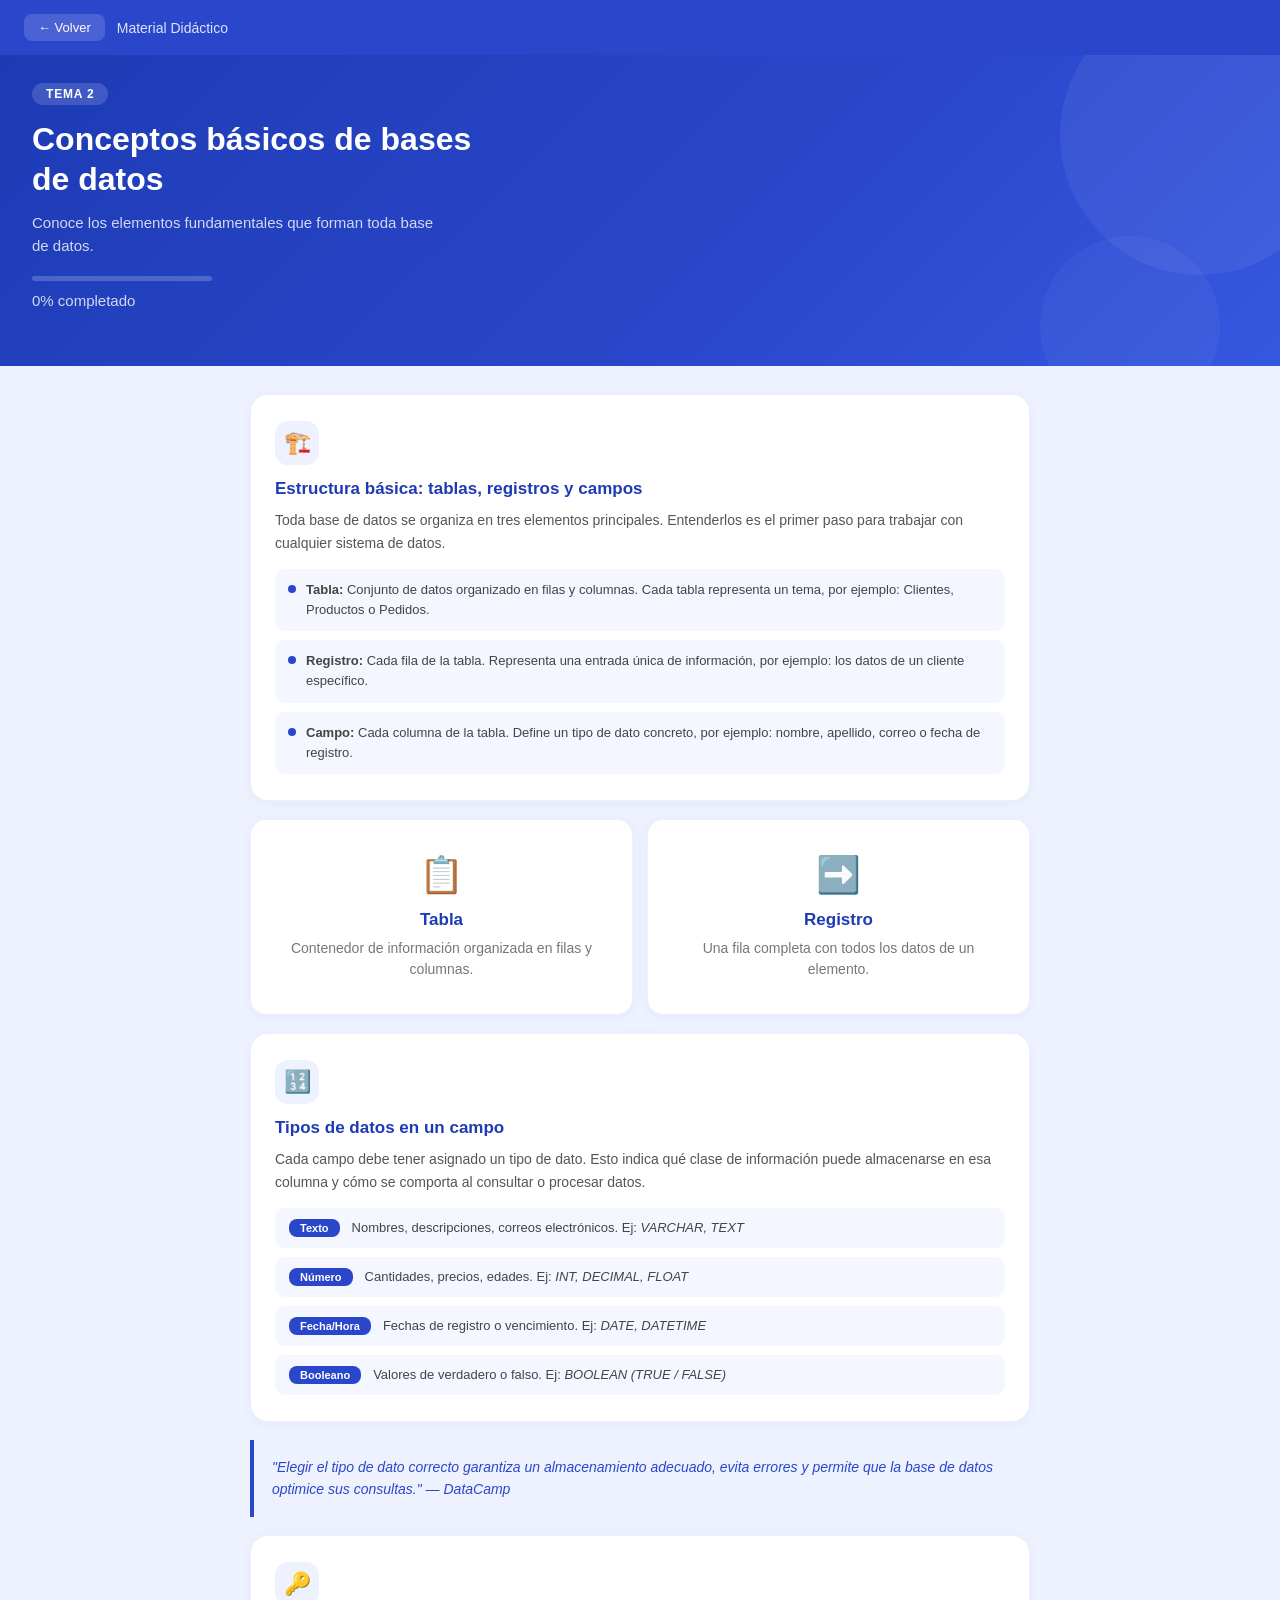
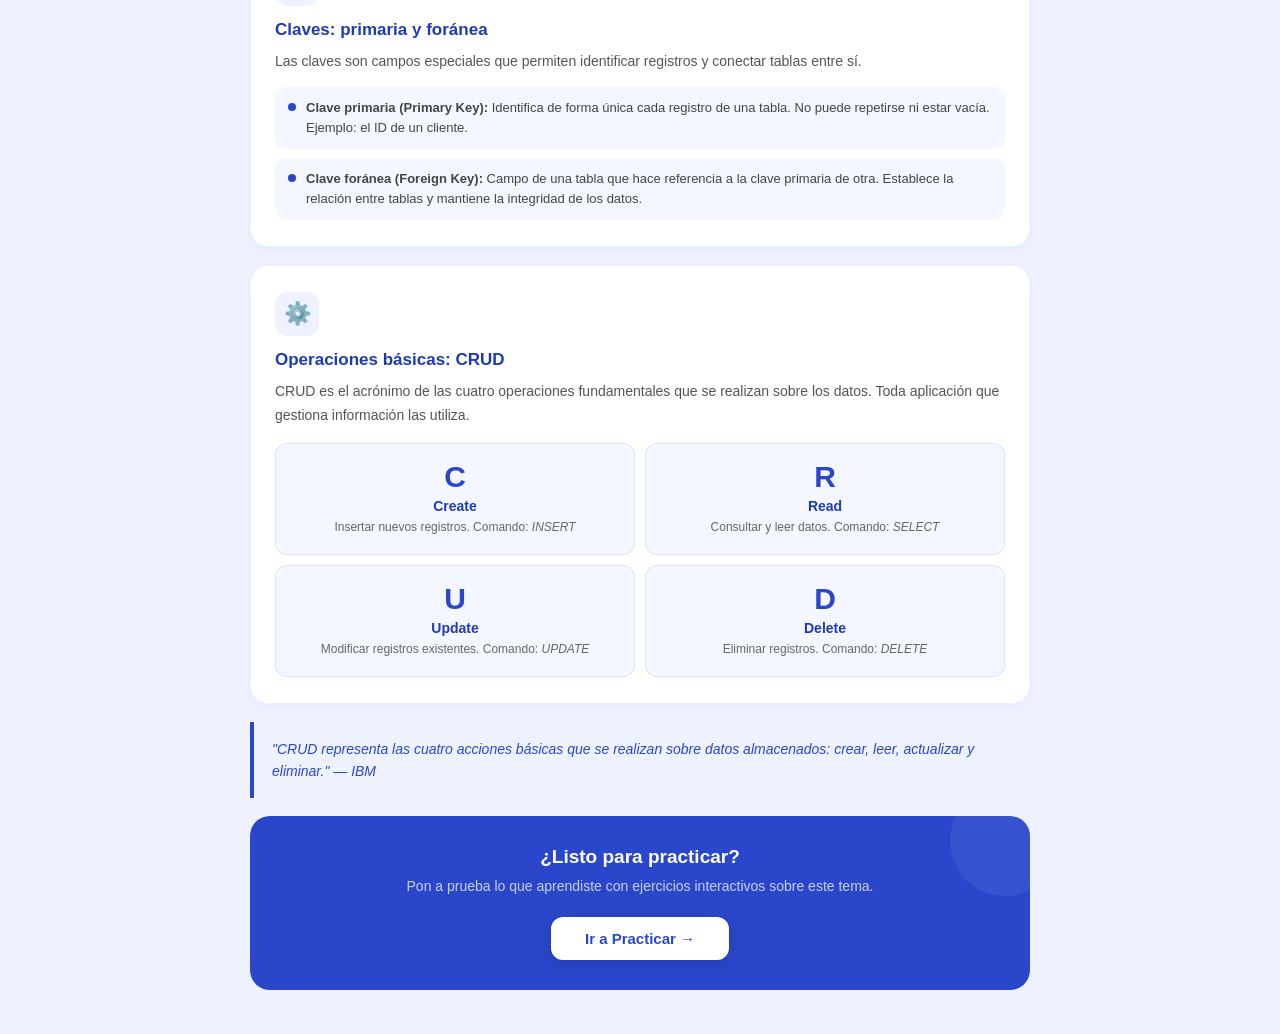
==== conceptos.html @ 45e6b69f "cambios xd" ====
<!DOCTYPE html>
<html lang="es">
<head>
  <meta charset="UTF-8" />
  <meta name="viewport" content="width=device-width, initial-scale=1.0"/>
  <title>Conceptos básicos de bases de datos</title>
  <link rel="stylesheet" href="conceptos.css" />
</head>
<body>

  <div class="page">

    <div class="topbar">
      <a href="index.html" class="back-btn">← Volver</a>
      <span class="topbar-title">Material Didáctico</span>
    </div>

    <div class="hero">
      <span class="hero-tag">Tema 2</span>
      <h1>Conceptos básicos de bases de datos</h1>
      <p>Conoce los elementos fundamentales que forman toda base de datos.</p>
      <div class="progress-bar-wrap">
        <div class="progress-bar-fill"></div>
      </div>
      <p class="progress-label">0% completado</p>
    </div>

    <div class="content">

      <!-- Sección 1 -->
      <div class="section-block">
        <div class="section-icon">🏗️</div>
        <h2>Estructura básica: tablas, registros y campos</h2>
        <p>Toda base de datos se organiza en tres elementos principales. Entenderlos es el primer paso para trabajar con cualquier sistema de datos.</p>
        <div class="key-points">
          <div class="key-point">
            <div class="key-dot"></div>
            <span><strong>Tabla:</strong> Conjunto de datos organizado en filas y columnas. Cada tabla representa un tema, por ejemplo: Clientes, Productos o Pedidos.</span>
          </div>
          <div class="key-point">
            <div class="key-dot"></div>
            <span><strong>Registro:</strong> Cada fila de la tabla. Representa una entrada única de información, por ejemplo: los datos de un cliente específico.</span>
          </div>
          <div class="key-point">
            <div class="key-dot"></div>
            <span><strong>Campo:</strong> Cada columna de la tabla. Define un tipo de dato concreto, por ejemplo: nombre, apellido, correo o fecha de registro.</span>
          </div>
        </div>
      </div>

      <!-- Tarjetas -->
      <div class="cards-row">
        <div class="mini-card">
          <div class="icon">📋</div>
          <h3>Tabla</h3>
          <p>Contenedor de información organizada en filas y columnas.</p>
        </div>
        <div class="mini-card">
          <div class="icon">➡️</div>
          <h3>Registro</h3>
          <p>Una fila completa con todos los datos de un elemento.</p>
        </div>
      </div>

      <!-- Sección 2 -->
      <div class="section-block">
        <div class="section-icon">🔢</div>
        <h2>Tipos de datos en un campo</h2>
        <p>Cada campo debe tener asignado un tipo de dato. Esto indica qué clase de información puede almacenarse en esa columna y cómo se comporta al consultar o procesar datos.</p>
        <div class="tipo-list">
          <div class="tipo-item">
            <span class="tipo-tag">Texto</span>
            <span>Nombres, descripciones, correos electrónicos. Ej: <em>VARCHAR, TEXT</em></span>
          </div>
          <div class="tipo-item">
            <span class="tipo-tag">Número</span>
            <span>Cantidades, precios, edades. Ej: <em>INT, DECIMAL, FLOAT</em></span>
          </div>
          <div class="tipo-item">
            <span class="tipo-tag">Fecha/Hora</span>
            <span>Fechas de registro o vencimiento. Ej: <em>DATE, DATETIME</em></span>
          </div>
          <div class="tipo-item">
            <span class="tipo-tag">Booleano</span>
            <span>Valores de verdadero o falso. Ej: <em>BOOLEAN (TRUE / FALSE)</em></span>
          </div>
        </div>
      </div>

      <!-- Cita -->
      <div class="quote-block">
        <p>"Elegir el tipo de dato correcto garantiza un almacenamiento adecuado, evita errores y permite que la base de datos optimice sus consultas." — DataCamp</p>
      </div>

      <!-- Sección 3 -->
      <div class="section-block">
        <div class="section-icon">🔑</div>
        <h2>Claves: primaria y foránea</h2>
        <p>Las claves son campos especiales que permiten identificar registros y conectar tablas entre sí.</p>
        <div class="key-points">
          <div class="key-point">
            <div class="key-dot"></div>
            <span><strong>Clave primaria (Primary Key):</strong> Identifica de forma única cada registro de una tabla. No puede repetirse ni estar vacía. Ejemplo: el ID de un cliente.</span>
          </div>
          <div class="key-point">
            <div class="key-dot"></div>
            <span><strong>Clave foránea (Foreign Key):</strong> Campo de una tabla que hace referencia a la clave primaria de otra. Establece la relación entre tablas y mantiene la integridad de los datos.</span>
          </div>
        </div>
      </div>

      <!-- Sección 4 -->
      <div class="section-block">
        <div class="section-icon">⚙️</div>
        <h2>Operaciones básicas: CRUD</h2>
        <p>CRUD es el acrónimo de las cuatro operaciones fundamentales que se realizan sobre los datos. Toda aplicación que gestiona información las utiliza.</p>
        <div class="crud-grid">
          <div class="crud-card">
            <span class="crud-letter">C</span>
            <strong>Create</strong>
            <p>Insertar nuevos registros. Comando: <em>INSERT</em></p>
          </div>
          <div class="crud-card">
            <span class="crud-letter">R</span>
            <strong>Read</strong>
            <p>Consultar y leer datos. Comando: <em>SELECT</em></p>
          </div>
          <div class="crud-card">
            <span class="crud-letter">U</span>
            <strong>Update</strong>
            <p>Modificar registros existentes. Comando: <em>UPDATE</em></p>
          </div>
          <div class="crud-card">
            <span class="crud-letter">D</span>
            <strong>Delete</strong>
            <p>Eliminar registros. Comando: <em>DELETE</em></p>
          </div>
        </div>
      </div>

      <div class="quote-block">
        <p>"CRUD representa las cuatro acciones básicas que se realizan sobre datos almacenados: crear, leer, actualizar y eliminar." — IBM</p>
      </div>

      <div class="practice-cta">
        <h3>¿Listo para practicar?</h3>
        <p>Pon a prueba lo que aprendiste con ejercicios interactivos sobre este tema.</p>
        <a href="practica_conceptos.html" class="cta-btn">Ir a Practicar →</a>
      </div>

    </div>
  </div>

</body>
</html>
---- conceptos.css ----
* {
  box-sizing: border-box;
  margin: 0;
  padding: 0;
}

body {
  font-family: 'Segoe UI', sans-serif;
  background: #EEF2FF;
}

.page {
  background: #EEF2FF;
  min-height: 100vh;
}

/* ── TOPBAR ── */
.topbar {
  background: #2A47CB;
  padding: 14px 24px;
  display: flex;
  align-items: center;
  gap: 12px;
}

.back-btn {
  background: rgba(255,255,255,0.15);
  border: none;
  border-radius: 8px;
  color: white;
  padding: 6px 14px;
  font-size: 13px;
  cursor: pointer;
  text-decoration: none;
  transition: background 0.2s;
}
.back-btn:hover {
  background: rgba(255,255,255,0.25);
}

.topbar-title {
  color: white;
  font-size: 14px;
  opacity: 0.85;
}

/* ── HERO ── */
.hero {
  background: linear-gradient(135deg, #1E3BB5 0%, #2A47CB 60%, #3558E0 100%);
  padding: 28px 32px 36px;
  color: white;
  position: relative;
  overflow: hidden;
}

.hero::before {
  content: '';
  position: absolute;
  right: -60px;
  top: -60px;
  width: 280px;
  height: 280px;
  border-radius: 50%;
  background: rgba(255,255,255,0.06);
}

.hero::after {
  content: '';
  position: absolute;
  right: 60px;
  bottom: -50px;
  width: 180px;
  height: 180px;
  border-radius: 50%;
  background: rgba(255,255,255,0.04);
}

.hero-tag {
  display: inline-block;
  background: rgba(255,255,255,0.15);
  border-radius: 20px;
  padding: 4px 14px;
  font-size: 12px;
  letter-spacing: 0.8px;
  margin-bottom: 14px;
  text-transform: uppercase;
  font-weight: 600;
}

.hero h1 {
  font-size: 32px;
  font-weight: 800;
  line-height: 1.25;
  margin-bottom: 12px;
  max-width: 480px;
}

.hero p {
  font-size: 15px;
  opacity: 0.8;
  line-height: 1.55;
  max-width: 420px;
  margin-bottom: 18px;
}

.progress-bar-wrap {
  background: rgba(255,255,255,0.2);
  border-radius: 8px;
  height: 5px;
  width: 180px;
  margin-bottom: 8px;
}

.progress-bar-fill {
  background: white;
  width: 0%;
  height: 100%;
  border-radius: 8px;
}

.progress-label {
  font-size: 12px;
  opacity: 0.75;
}

/* ── CONTENT ── */
.content {
  padding: 28px 20px 36px;
  max-width: 820px;
  margin: 0 auto;
}

/* ── SECTION BLOCK ── */
.section-block {
  background: white;
  border-radius: 18px;
  padding: 26px 24px;
  margin-bottom: 18px;
  border: 1px solid rgba(42,71,203,0.08);
  box-shadow: 0 2px 12px rgba(42,71,203,0.05);
}

.section-icon {
  width: 44px;
  height: 44px;
  border-radius: 13px;
  background: #EEF2FF;
  display: flex;
  align-items: center;
  justify-content: center;
  font-size: 22px;
  margin-bottom: 14px;
}

.section-block h2 {
  font-size: 17px;
  font-weight: 700;
  color: #1E3BB5;
  margin-bottom: 10px;
}

.section-block p {
  font-size: 14px;
  color: #555;
  line-height: 1.65;
}

/* ── KEY POINTS ── */
.key-points {
  margin-top: 14px;
  display: flex;
  flex-direction: column;
  gap: 9px;
}

.key-point {
  display: flex;
  align-items: flex-start;
  gap: 10px;
  background: #F4F7FF;
  border-radius: 10px;
  padding: 11px 13px;
}

.key-dot {
  width: 8px;
  height: 8px;
  border-radius: 50%;
  background: #2A47CB;
  margin-top: 5px;
  flex-shrink: 0;
}

.key-point span {
  font-size: 13px;
  color: #444;
  line-height: 1.55;
}

/* ── TARJETAS ── */
.cards-row {
  display: grid;
  grid-template-columns: 1fr 1fr;
  gap: 14px;
  margin-bottom: 18px;
}

.mini-card {
  background: white;
  border-radius: 16px;
  padding: 34px 24px;
  border: 1px solid rgba(42,71,203,0.08);
  text-align: center;
  box-shadow: 0 2px 12px rgba(42,71,203,0.05);
}

.mini-card .icon {
  font-size: 36px;
  margin-bottom: 14px;
}

.mini-card h3 {
  font-size: 17px;
  font-weight: 700;
  color: #1E3BB5;
  margin-bottom: 8px;
}

.mini-card p {
  font-size: 14px;
  color: #777;
  line-height: 1.5;
}

/* ── TIPOS DE DATOS ── */
.tipo-list {
  display: flex;
  flex-direction: column;
  gap: 9px;
  margin-top: 14px;
}

.tipo-item {
  display: flex;
  align-items: center;
  gap: 12px;
  background: #F4F7FF;
  border-radius: 10px;
  padding: 11px 14px;
  font-size: 13px;
  color: #444;
}

.tipo-tag {
  background: #2A47CB;
  color: white;
  border-radius: 8px;
  padding: 3px 11px;
  font-size: 11px;
  font-weight: 700;
  white-space: nowrap;
}

/* ── CRUD GRID ── */
.crud-grid {
  display: grid;
  grid-template-columns: 1fr 1fr;
  gap: 10px;
  margin-top: 16px;
}

.crud-card {
  background: #F4F7FF;
  border-radius: 12px;
  padding: 18px 14px;
  text-align: center;
  border: 1px solid rgba(42,71,203,0.1);
}

.crud-letter {
  display: block;
  font-size: 30px;
  font-weight: 900;
  color: #2A47CB;
  line-height: 1;
  margin-bottom: 6px;
}

.crud-card strong {
  display: block;
  font-size: 14px;
  color: #1E3BB5;
  margin-bottom: 4px;
}

.crud-card p {
  font-size: 12px;
  color: #666;
  line-height: 1.5;
}

/* ── QUOTE ── */
.quote-block {
  background: #EEF2FF;
  border-left: 4px solid #2A47CB;
  border-radius: 0 12px 12px 0;
  padding: 16px 18px;
  margin-bottom: 18px;
}

.quote-block p {
  font-size: 14px;
  color: #2A47CB;
  font-style: italic;
  line-height: 1.6;
}

/* ── CTA ── */
.practice-cta {
  background: #2A47CB;
  border-radius: 20px;
  padding: 30px 24px;
  text-align: center;
  margin-bottom: 8px;
  position: relative;
  overflow: hidden;
}

.practice-cta::before {
  content: '';
  position: absolute;
  top: -30px;
  right: -30px;
  width: 110px;
  height: 110px;
  border-radius: 50%;
  background: rgba(255,255,255,0.06);
}

.practice-cta h3 {
  color: white;
  font-size: 19px;
  font-weight: 700;
  margin-bottom: 8px;
}

.practice-cta p {
  color: rgba(255,255,255,0.75);
  font-size: 14px;
  margin-bottom: 20px;
  line-height: 1.5;
}

.cta-btn {
  display: inline-block;
  background: white;
  color: #2A47CB;
  border-radius: 12px;
  padding: 13px 34px;
  font-size: 15px;
  font-weight: 700;
  text-decoration: none;
  transition: transform 0.15s, box-shadow 0.15s;
  box-shadow: 0 4px 14px rgba(0,0,0,0.15);
}

.cta-btn:hover {
  transform: translateY(-2px);
  box-shadow: 0 6px 20px rgba(0,0,0,0.2);
}

/* ── RESPONSIVE ── */
@media (max-width: 520px) {
  .hero h1 {
    font-size: 24px;
  }

  .hero {
    padding: 22px 20px 28px;
  }

  .cards-row {
    grid-template-columns: 1fr;
  }

  .crud-grid {
    grid-template-columns: 1fr;
  }

  .content {
    padding: 16px 12px 28px;
  }
}
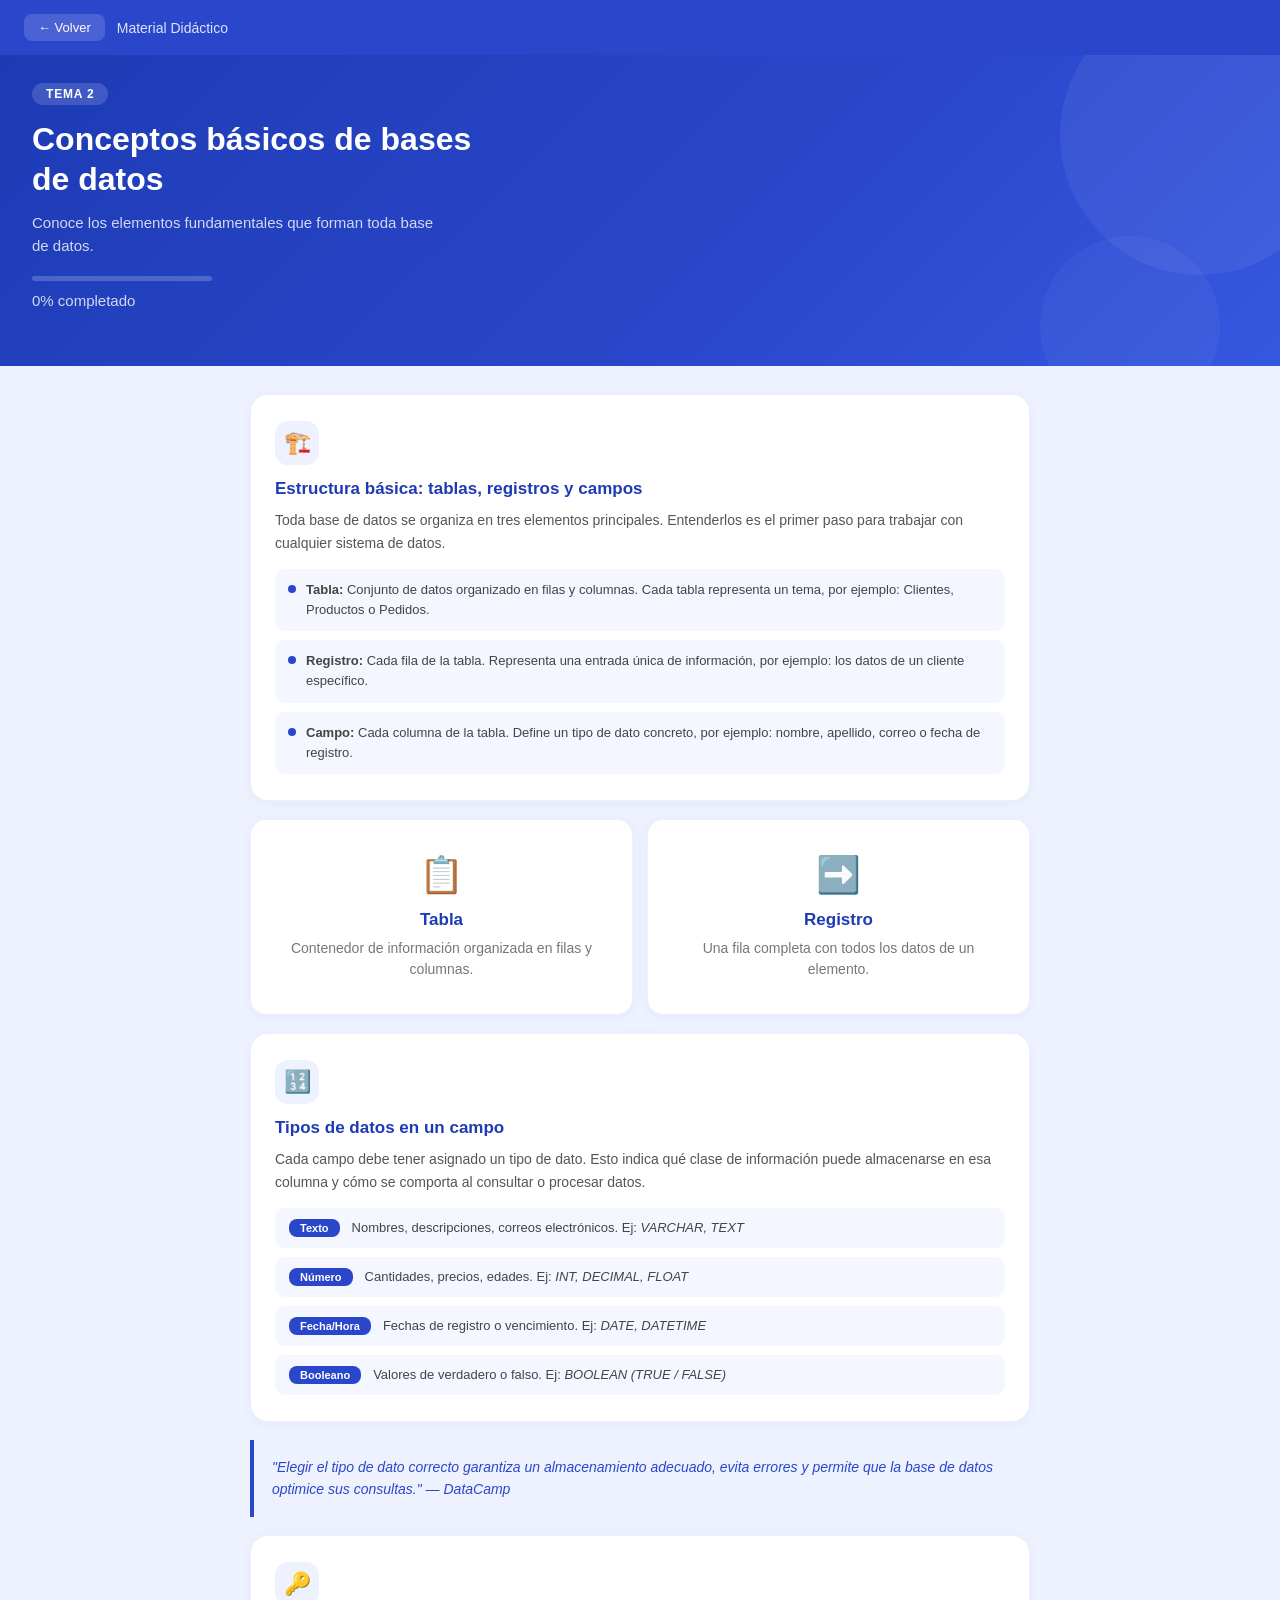
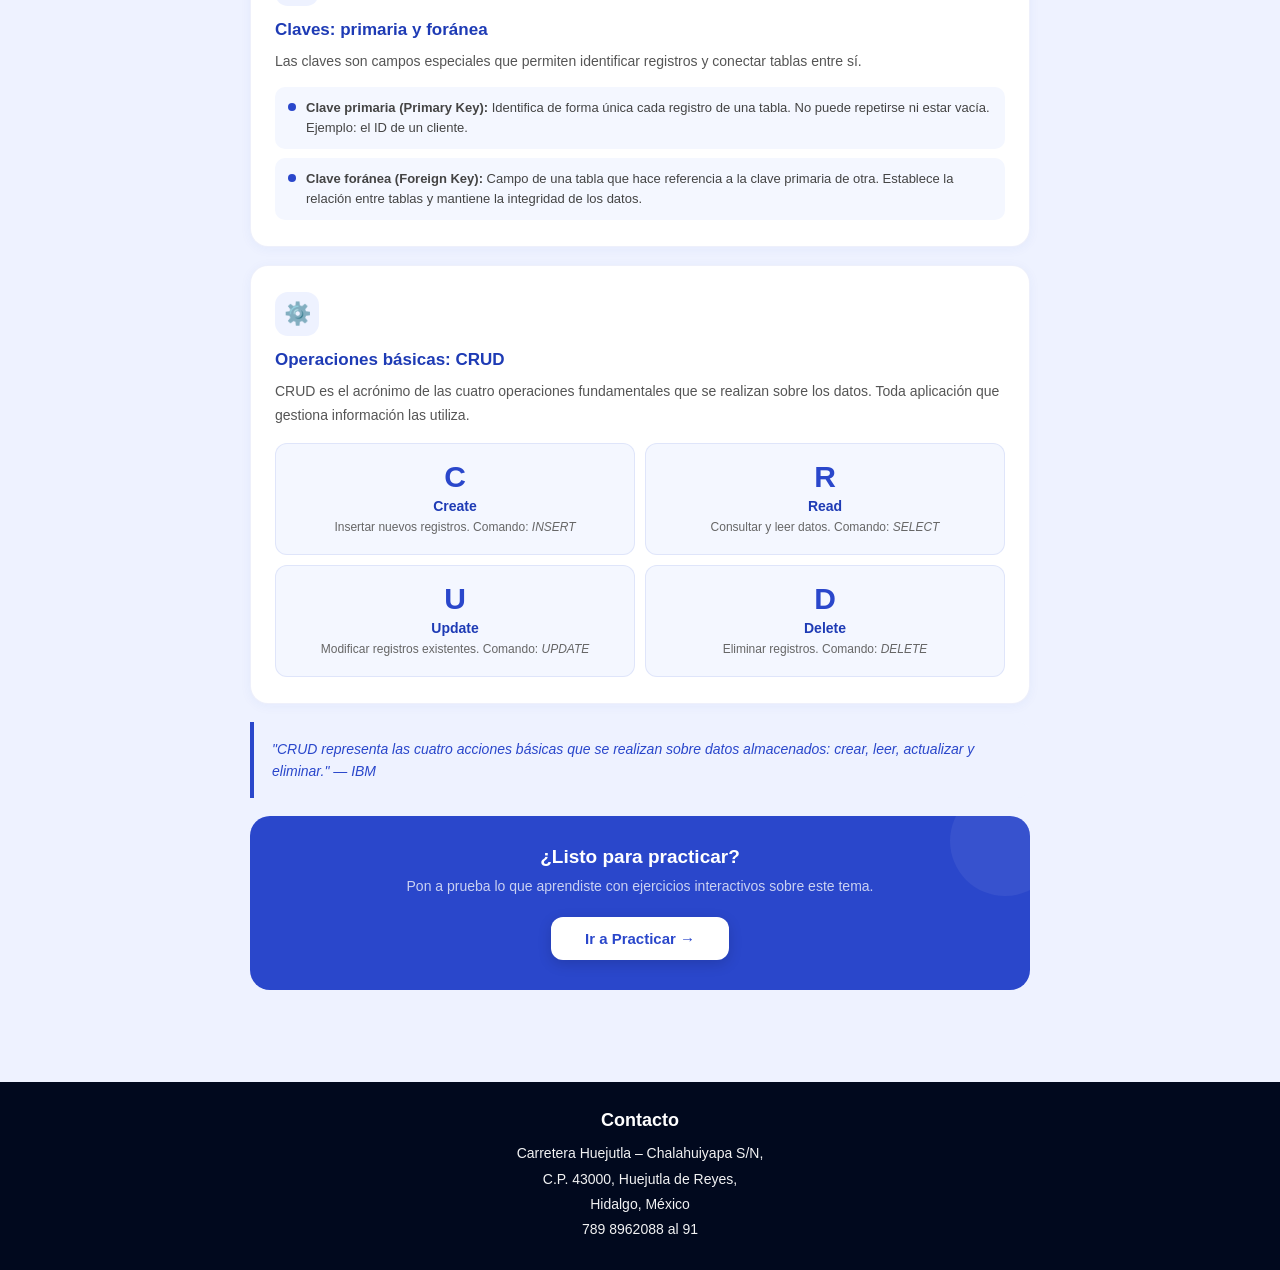
==== commit bc6ff787: "cambioss" ====
--- a/conceptos.html
+++ b/conceptos.html
@@ -150,6 +150,13 @@
 
     </div>
   </div>
+  <footer>
+      <h3>Contacto</h3>
+      <p>Carretera Huejutla – Chalahuiyapa S/N,</p>
+      <p>C.P. 43000, Huejutla de Reyes,</p>
+      <p>Hidalgo, México</p>
+      <p>789 8962088 al 91</p>
+    </footer>
 
 </body>
 </html>
--- a/conceptos.css
+++ b/conceptos.css
@@ -390,4 +390,24 @@
   .content {
     padding: 16px 12px 28px;
   }
+}
+
+footer {
+  background: #01091e;
+  color: rgb(255, 255, 255);
+  text-align: center;
+  padding: 28px 20px;
+  margin-top: 48px;
+}
+
+footer h3 {
+  font-size: 18px;
+  font-weight: 700;
+  margin-bottom: 10px;
+}
+
+footer p {
+  font-size: 14px;
+  line-height: 1.8;
+  opacity: 0.95;
 }
